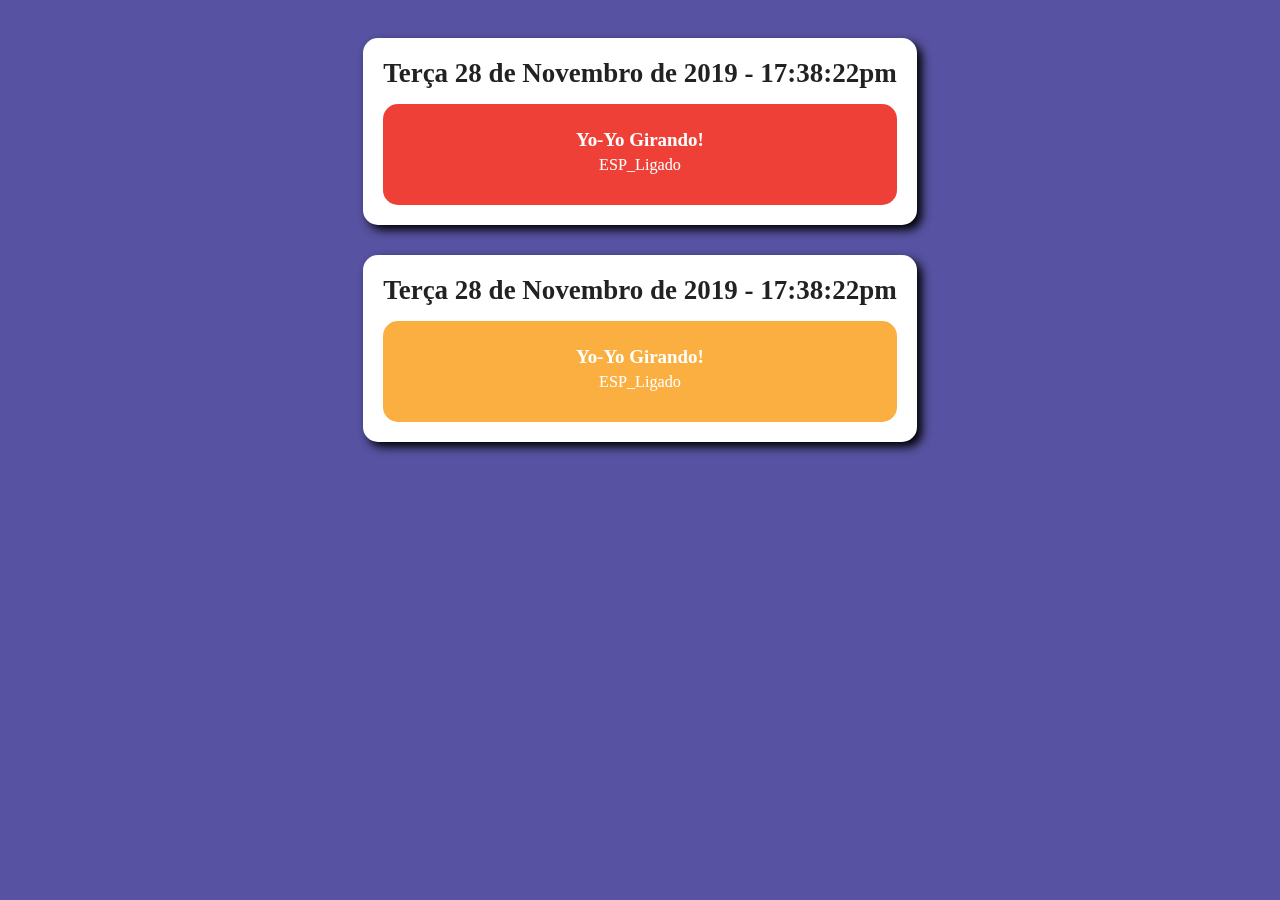
==== index.html @ 0c9daa1d "v2-gameManagerWIP" ====
<!DOCTYPE html>
<html lang="pt-br">

<head>
    <meta charset="UTF-8">
    <meta name="viewport" content="width=device-width, initial-scale=1.0">
    <meta http-equiv="X-UA-Compatible" content="ie=edge">
    <meta http-equiv="Content-Language" content="pt-br">
    <title>Smart YOYO - Stats</title>
    <link rel="stylesheet" type="text/css" href="./css/style.css">
    <link href="https://unpkg.com/aos@2.3.1/dist/aos.css" rel="stylesheet">
    <link rel="shortcut icon" href="./img/fav.png" />
    <script src="./js/jquery-3.4.1.min.js"></script>

</head>

<body id="corpo">

    <div class="wrapper" data-aos="fade-up">
        <h2>Terça 28 de Novembro de 2019 - 17:38:22pm</h2>
        <div class='container playerOne'>
            <h3 class='titulo'>Yo-Yo Girando!</h3>
            <p>ESP_Ligado</p>
        </div>
    </div>
    <div class="wrapper" data-aos="fade-up">
        <h2>Terça 28 de Novembro de 2019 - 17:38:22pm</h2>
        <div class='container playerTwo'>
            <h3 class='titulo'>Yo-Yo Girando!</h3>
            <p>ESP_Ligado</p>
        </div>
    </div>


    <script src="https://unpkg.com/aos@next/dist/aos.js"></script>

    <script>
        AOS.init();
    </script>

    <script src="./js/updateScroll.js"></script>
    <script src="./js/jsonFetcher.js"></script>

    <!-- <script src="https://www.gstatic.com/firebasejs/7.5.0/firebase-app.js"></script>
    <script src="https://www.gstatic.com/firebasejs/7.5.0/firebase-analytics.js"></script>
    <script>
        var firebaseConfig = {
            apiKey: "AIzaSyCkuvMqA-SpP4DTVyrUHxRwFOv93vQrgKc",
            authDomain: "syoyo-6a614.firebaseapp.com",
            databaseURL: "https://syoyo-6a614.firebaseio.com",
            projectId: "syoyo-6a614",
            storageBucket: "syoyo-6a614.appspot.com",
            messagingSenderId: "40935329510",
            appId: "1:40935329510:web:24c703646cd2997a477527",
            measurementId: "G-DL6J6TF8VL"
        };
        firebase.initializeApp(firebaseConfig);
        firebase.analytics();
    </script> -->
</body>
---- css/style.css ----
body{
    padding: 30px 30px;
    font-family: 'Open Sans';
    font-size: large;
    color: rgb(34, 34, 34);
    background: #5752a1;
    display: flex;
    flex-flow: column;
    align-items:center ;
    text-align: center;
    overflow: auto;
    scroll-behavior: smooth;
    transition: all .2s ease;
}

h2{
    margin: 0px;
    margin-bottom: 15px;
    white-space:nowrap;
    overflow: auto;
}
.wrapper {
    transition: all .2s ease;
    background: white;
    box-shadow: 5px 5px 10px black;
    border-radius: 15px;
    padding: 20px 20px;
    width: max-content;
    margin-bottom: 30px;
}

.container {
    transition: all .2s ease;
    /* border: 2px solid white; */
    background: #696969;
    /* box-shadow: 5px 5px 10px black; */
    border-radius: 15px;
    padding: 25px 45px;
    font-size: 90%;
    color: white;
}

.container p{
    margin: 0px;
    margin-bottom: 5px;
}

.container h3{
margin-top: 0;
margin-bottom: 5px;
}

.playerOne{
    background: #ee4036;
}
.playerTwo{
    background: #faaf40;
}

@media (max-width: 768px) {

.wrapper{
    width: 90%;
}
h2{
    overflow-wrap: break-word;
    white-space: normal;
    font-size: medium;
}
p, h3{
    font-size: medium;
}
}
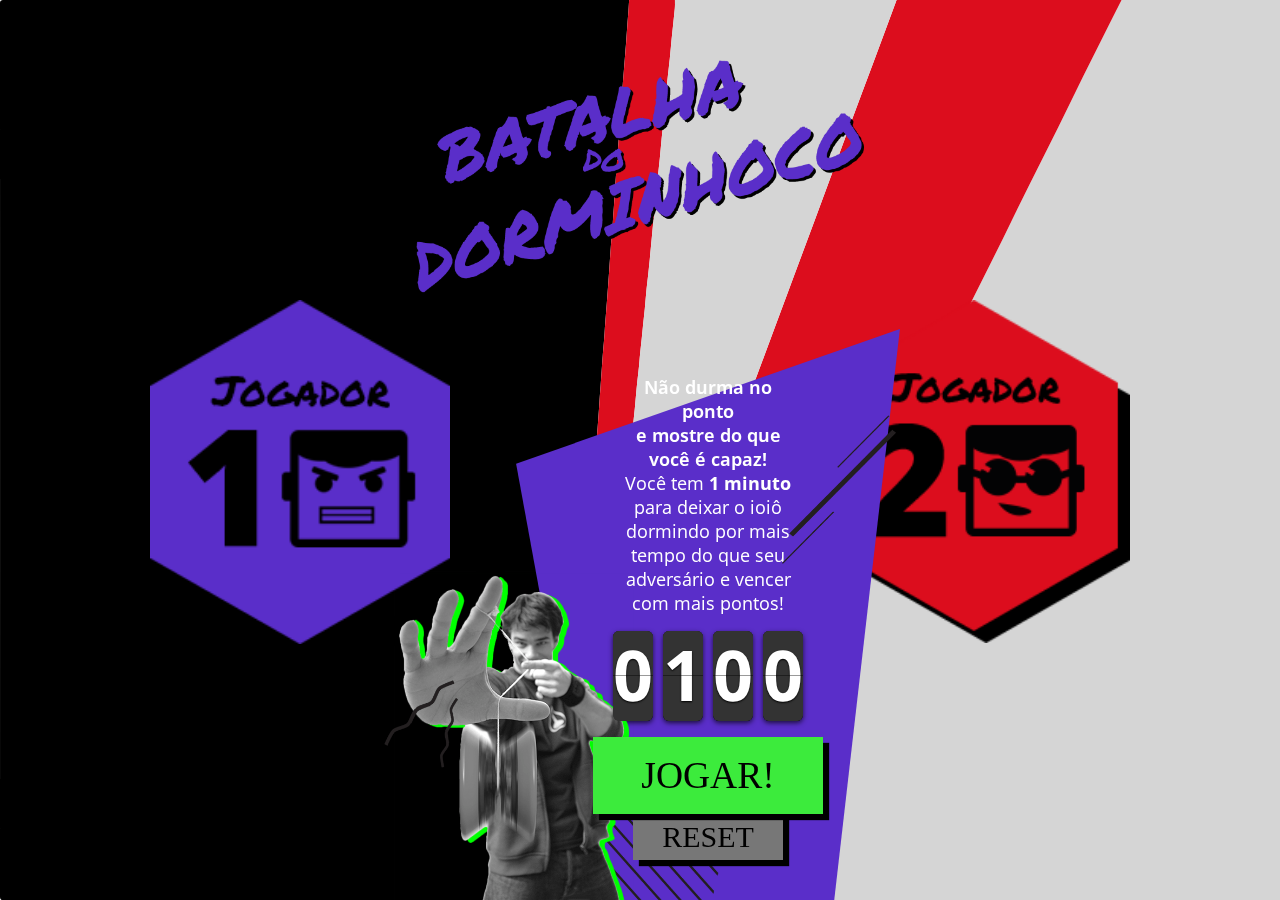
==== commit 4affaa7b: "V3" ====
--- a/index.html
+++ b/index.html
@@ -1,60 +1,125 @@
 <!DOCTYPE html>
-<html lang="pt-br">
+<html lang="en">
 
 <head>
     <meta charset="UTF-8">
     <meta name="viewport" content="width=device-width, initial-scale=1.0">
     <meta http-equiv="X-UA-Compatible" content="ie=edge">
     <meta http-equiv="Content-Language" content="pt-br">
-    <title>Smart YOYO - Stats</title>
-    <link rel="stylesheet" type="text/css" href="./css/style.css">
-    <link href="https://unpkg.com/aos@2.3.1/dist/aos.css" rel="stylesheet">
-    <link rel="shortcut icon" href="./img/fav.png" />
+    <title>Yoyo Competition</title>
+    <link rel="stylesheet" type="text/css" href="./css/v2.css">
+    <link rel="stylesheet" type="text/css" href="./css/flipclock.css">
+    <link rel="shortcut icon" href="./favicon.ico" type="image/x-icon">
+    <link rel="icon" href="./favicon.ico" type="image/x-icon">
+    <link href="https://fonts.googleapis.com/css?family=Open+Sans:400,800|Permanent+Marker&display=swap"
+        rel="stylesheet">
     <script src="./js/jquery-3.4.1.min.js"></script>
-
 </head>
 
-<body id="corpo">
+<body>
+    <img id="badge1" class="player-badge first-badge" src="./img/player1.png">
+    <img id="badge2" class="player-badge second-badge" src="./img/player2.png">
+    <section id="victoryHolder">
+        <section id="victory-screen-1" class="hidden">
+            <section class="star-box">
+            <img src="./img/win/red-star.png" alt="" class="big-star">
+            <img src="./img/win/red-star.png" alt="" class="star">
+            <img src="./img/win/red-star.png" alt="" class="star">
+            <img src="./img/win/venceu-texto-1.png" alt="" class="victory-text">
+            <img src="./img/win/retry.png" alt="" class="retry">
+        </section>
+            <img src="./img/win/fox.png" alt="" class="character">
+        </section>
+        <section id="victory-screen-2" class="hidden" >
+            <section class="star-box">
+            <img src="./img/win/red-star.png" alt="" class="big-star purple-stars">
+            <img src="./img/win/red-star.png" alt="" class="star purple-stars">
+            <img src="./img/win/red-star.png" alt="" class="star purple-stars">
+            <img src="./img/win/venceu-texto-2.png" alt="" class="victory-text">
+            <img src="./img/win/retry.png" alt="" class="retry">
+        </section>
+            <img src="./img/win/man.png" alt="" class="character">
+        </section>
 
-    <div class="wrapper" data-aos="fade-up">
-        <h2>Terça 28 de Novembro de 2019 - 17:38:22pm</h2>
-        <div class='container playerOne'>
-            <h3 class='titulo'>Yo-Yo Girando!</h3>
-            <p>ESP_Ligado</p>
-        </div>
-    </div>
-    <div class="wrapper" data-aos="fade-up">
-        <h2>Terça 28 de Novembro de 2019 - 17:38:22pm</h2>
-        <div class='container playerTwo'>
-            <h3 class='titulo'>Yo-Yo Girando!</h3>
-            <p>ESP_Ligado</p>
-        </div>
-    </div>
+    </section>
+    <main>
+        <section class="player1-section">
+            <section class="placar-total">
+                <h1>65</h1>
+            </section>
+            <section class="container-pontos">
+                <div class="jogada" data-aos="fade-up">
+                    <p>+15 pts</p><img class="palmas hidden" src="./img/palmas.png">
+                </div>
+                <div class="jogada purple-highlight">
+                    <p>+35 pts</p><img class="palmas visible" src="./img/palmas.png">
+                </div>
+                <div class="jogada">
+                    <p>+15 pts</p><img class="palmas hidden" src="./img/palmas.png">
+                </div>
+                <div class="jogada">
+                    <p>+10 pts</p><img class="palmas hidden" src="./img/palmas.png">
+                </div>
+            </section>
+        </section>
+        <section class="center-section">
+            <img id="yoyo-master-img" src="./img/player.png">
 
+            <section class="container-center">
+                <h3>Não durma no ponto<br>e mostre do que você é capaz!</h3>
+                <p>Você tem <b>1 minuto</b> para deixar o ioiô dormindo por mais tempo do que seu adversário e vencer com mais
+                    pontos!</p>
+                <!-- <h1>00:00</h1> -->
+                <div class="clock"></div>
+                <button id="play">JOGAR!</button>
+                <button id="reset">RESET</button>
+            </section>
+        </section>
+        <section class="player2-section">
+            <section class="placar-total">
+                <h1>120</h1>
+            </section>
+            <section class="container-pontos">
+                <div class="jogada">
+                    <p>+2 pts</p><img class="palmas hidden" src="./img/palmas.png">
+                </div>
+                <div class="jogada">
+                    <p>+3 pts</p><img class="palmas hidden" src="./img/palmas.png">
+                </div>
+                <div class="jogada purple-highlight">
+                    <p>+3 pts</p><img class="palmas visible" src="./img/palmas.png">
+                </div>
+                <div class="jogada">
+                    <p>+15 pts</p><img class="palmas hidden" src="./img/palmas.png">
+                </div>
+                <div class="jogada">
+                    <p>+5 pts</p><img class="palmas hidden" src="./img/palmas.png">
+                </div>
+                <div class="jogada purple-highlight">
+                    <p>+30 pts</p><img class="palmas visible" src="./img/palmas.png">
+                </div>
+                <div class="jogada">
+                    <p>+10 pts</p><img class="palmas hidden" src="./img/palmas.png">
+                </div>
+                <div class="jogada purple-highlight">
+                    <p>+45 pts</p><img class="palmas visible" src="./img/palmas.png">
+                </div>
+            </section>
+        </section>
+    </main>
 
+    <link href="https://unpkg.com/aos@2.3.1/dist/aos.css" rel="stylesheet">
     <script src="https://unpkg.com/aos@next/dist/aos.js"></script>
 
     <script>
         AOS.init();
     </script>
 
-    <script src="./js/updateScroll.js"></script>
-    <script src="./js/jsonFetcher.js"></script>
+    <script src="./js/v2/flipclock.js"></script>
+    <script src="./js/v2/gameManager.js"></script>
+    <script src="./js/v2/clock.js"></script>
+    <script src="./js/v2/moment.js"></script>
+    <script src="./js/v2/fetch.js"></script>
+</body>
 
-    <!-- <script src="https://www.gstatic.com/firebasejs/7.5.0/firebase-app.js"></script>
-    <script src="https://www.gstatic.com/firebasejs/7.5.0/firebase-analytics.js"></script>
-    <script>
-        var firebaseConfig = {
-            apiKey: "AIzaSyCkuvMqA-SpP4DTVyrUHxRwFOv93vQrgKc",
-            authDomain: "syoyo-6a614.firebaseapp.com",
-            databaseURL: "https://syoyo-6a614.firebaseio.com",
-            projectId: "syoyo-6a614",
-            storageBucket: "syoyo-6a614.appspot.com",
-            messagingSenderId: "40935329510",
-            appId: "1:40935329510:web:24c703646cd2997a477527",
-            measurementId: "G-DL6J6TF8VL"
-        };
-        firebase.initializeApp(firebaseConfig);
-        firebase.analytics();
-    </script> -->
-</body>+</html>--- a/css/v2.css
+++ b/css/v2.css
@@ -0,0 +1,398 @@
+html {
+    overflow: hidden;
+}
+
+body {
+    background: url("../img/background.svg") no-repeat;
+    background-size: cover;
+    padding: 0;
+    margin: 0;
+    font-family: 'Open Sans';
+}
+
+
+main {
+    display: flex;
+    flex-flow: row;
+    /* overflow: hidden; */
+}
+
+h1 {
+    margin: 0px 60px;
+    transition: all .2s ease;
+
+}
+
+.player1-section {
+    /* border: 2px solid blue; */
+    width: 25%;
+    height: 100vh;
+    display: flex;
+    flex-direction: column;
+    justify-content: flex-end;
+    color: white;
+}
+
+.player2-section {
+    /* border: 2px solid blue; */
+    width: 25%;
+    height: 100vh;
+    position: relative;
+    display: flex;
+    flex-direction: column;
+    justify-content: flex-end;
+    color: black;
+    text-align: right;
+}
+
+
+
+.player-badge {
+    display: block;
+    position: fixed;
+    width: 150px;
+    top: 60px;
+    transition: all .2s ease;
+    animation: bounce .5s infinite alternate;
+}
+
+
+@keyframes bounce {
+    from {
+        transform: translateY(0px);
+    }
+
+    to {
+        transform: translateY(-25px);
+    }
+}
+
+@-webkit-keyframes bounce {
+    from {
+        transform: translateY(0px);
+    }
+
+    to {
+        transform: translateY(-25px);
+    }
+}
+
+.first-badge {
+    left: 70px;
+}
+
+.second-badge {
+    right: 70px;
+}
+
+.placar-total {
+    font-size: 150px;
+    font-family: 'Open Sans';
+    font-weight: 800;
+    cursor: default;
+    transition: all .2s ease;
+
+}
+
+.container-pontos {
+    padding: 0px 70px 80px;
+    font-size: 35px;
+    font-family: 'Open Sans';
+    font-weight: bold;
+    height: 340px;
+    overflow-y: hidden;
+    display: flex;
+    flex-flow: column;
+    justify-content: flex-end;
+    /* border: 2px solid red; */
+    cursor: default;
+    transition: all .2s ease;
+
+}
+
+.container-pontos p {
+    margin: 20px 0px;
+}
+
+.jogada {
+    border-bottom: 1px solid white;
+    /* border: 1px solid blue; */
+    height: 25%;
+    width: 100%;
+    box-sizing: border-box;
+    display: flex;
+    align-items: center;
+    transition: all .2s ease;
+}
+
+.player2-section .jogada {
+    flex-flow: row-reverse;
+    margin-left: auto;
+    border-bottom: 1px solid #b5b5b5
+}
+
+.player1-section img {
+    margin-left: 20px;
+    width: 70px;
+
+}
+
+.player2-section img {
+    margin-right: 20px;
+    width: 70px;
+}
+
+.center-section {
+    background: url("../img/title.png") no-repeat top 60px center;
+    background-size: 70%;
+    /* border: 2px solid blue; */
+    width: 50%;
+    position: relative;
+    height: 100vh;
+    display: flex;
+    flex-direction: column;
+    justify-content: flex-end;
+    align-items: flex-end;
+    /* border: 2px solid red; */
+    text-align: center;
+    color: white;
+
+}
+
+.container-center {
+    background: url("../img/rect.svg") no-repeat bottom center;
+    background-size: contain;
+    display: flex;
+    flex-flow: column;
+    align-items: center;
+    justify-content: space-around;
+    /* border: 2px solid red; */
+    width: 60%;
+    margin-right: 60px;
+    height: 75%;
+    box-sizing: border-box;
+    padding: 150px 100px 40px;
+    font-size: 15px;
+}
+
+
+.container-center h1 {
+    font-family: 'Open Sans', sans-serif;
+    font-weight: 800;
+    font-size: 75px;
+    margin: 0px;
+    z-index: 2;
+}
+
+.container-center h3 {
+    font-family: 'Open Sans';
+    font-weight: 650;
+    margin: 0px;
+    z-index: 2;
+
+}
+
+.container-center p {
+    font-size: 18px;
+    margin: 0px;
+}
+
+#yoyo-master-img {
+    position: absolute;
+    bottom: 0;
+    left: 10%;
+    z-index: 1;
+    width: 80%;
+}
+
+#play {
+    width: 230px;
+    height: 100px;
+    z-index: 2;
+    background: #3ceb3c;
+    border: none;
+    text-decoration: none;
+    outline: none;
+    box-shadow: 6px 6px 1px black;
+    font-size: 2.5em;
+    font-family: 'Permanent Marker';
+    cursor: pointer;
+    transition: all .2s ease;
+    z-index: 3;
+}
+
+
+#play:hover {
+    background: #00ff0d;
+    transform: scale(1.25) rotate(-5deg);
+
+}
+
+#reset {
+    width: 150px;
+    height: 60px;
+    z-index: 2;
+    background: #777777;
+    border: none;
+    text-decoration: none;
+    outline: none;
+    box-shadow: 6px 6px 1px black;
+    font-size: 2.0em;
+    font-family: 'Permanent Marker';
+    cursor: pointer;
+    transition: all .2s ease;
+}
+
+#reset:hover {
+    background: #f00d0d;
+    transform: scale(1.1);
+}
+
+#victoryHolder > section {
+    background: rgba(0, 0, 0, 0.8);
+    position: absolute;
+    width: 100vw;
+    height: 100vh;
+    /* border: 4px solid red; */
+    z-index: 10;
+transition: all .2s ease;
+pointer-events:none;
+
+}
+
+.star-box{
+    position: absolute;
+    left: 50%;
+    transform: translate(-50%);
+    width: 80vw;
+    height: 100vh;
+    overflow: hidden;
+    /* border: 4px solid yellow; */
+
+}
+
+#victoryHolder img
+ {
+    position: absolute;
+    /* border: 2px solid white; */
+}
+
+.big-star {
+    top: -150px;
+    left: 30%;
+    height: 100%;
+    transform:translate(-30%) rotate(-20deg);
+    pointer-events: none;
+
+}
+
+.star {
+    right: 0;
+    pointer-events: none;
+
+}
+
+.purple-stars{
+    filter: hue-rotate(-96deg) brightness(150%) grayscale(50%);
+    
+}
+
+.star:nth-of-type(2){
+
+    bottom: -100px;
+    right: 10%;
+    transform: translate(-10%) rotate(10deg);
+    z-index: 2;
+}
+
+.victory-text{
+    top: 35%;
+    left: 50%;
+    z-index: 3;
+    width: 35%;
+    transform: translate(-50%,-35%);
+    pointer-events: none;
+
+}
+.character {
+    height: 70vh;
+    right: 0px;
+    bottom: 0px;
+    pointer-events: none;
+
+}
+
+.retry{
+    z-index: 13;
+    right: 30%;
+    bottom: 100px;
+    width: 200px;
+    transform: translate(-50%);
+    cursor:pointer;
+    transition: all .2s ease;
+    pointer-events:all ;
+
+}
+
+.retry:hover{
+    animation: pulse .5s infinite alternate;
+}
+
+
+@keyframes pulse {
+    from {
+        transform:translate(-50%, 0%) scale(1);
+    }
+
+    to {
+        transform:translate(-50%,-10%) scale(1.3);
+    }
+}
+
+@-webkit-keyframes pulse {
+    from {
+        transform:translate(-50%, 0%) scale(1);
+    }
+
+    to {
+        transform:translate(-50%,-10%) scale(1.3);
+    }
+}
+
+/* ========================================== Classes JAVASCRIPT ========================================== */
+
+/* Controle de visibilidade (das palmas) */
+
+.visible {
+    opacity: 100%;
+}
+
+.hidden {
+    opacity: 0%;
+    pointer-events: none !important;
+
+}
+
+.hidden>.star-box>.retry{
+    pointer-events: none !important;
+
+}
+
+
+/*  Classe de destaque em roxo */
+.purple-highlight {
+    color: #5a2ec9;
+}
+
+
+/* Button states */
+
+#play.disabled {
+    background: grey;
+    cursor: default;
+}
+
+#play.disabled:hover {
+    background: grey;
+    transform: scale(0.9);
+}--- a/css/flipclock.css
+++ b/css/flipclock.css
@@ -0,0 +1,416 @@
+/* Get the bourbon mixin from http://bourbon.io */
+/* Reset */
+.flip-clock-wrapper * {
+    -webkit-box-sizing: border-box;
+    -moz-box-sizing: border-box;
+    -ms-box-sizing: border-box;
+    -o-box-sizing: border-box;
+    box-sizing: border-box;
+    -webkit-backface-visibility: hidden;
+    -moz-backface-visibility: hidden;
+    -ms-backface-visibility: hidden;
+    -o-backface-visibility: hidden;
+    backface-visibility: hidden;
+}
+
+.flip-clock-wrapper a {
+  cursor: pointer;
+  text-decoration: none;
+  color: writer; }
+
+.flip-clock-wrapper a:hover {
+  color: #fff; }
+
+.flip-clock-wrapper ul {
+  list-style: none; }
+
+.flip-clock-wrapper.clearfix:before,
+.flip-clock-wrapper.clearfix:after {
+  content: " ";
+  display: table; }
+
+.flip-clock-wrapper.clearfix:after {
+  clear: both; }
+
+.flip-clock-wrapper.clearfix {
+  *zoom: 1; }
+
+/* Main */
+.flip-clock-wrapper {
+  font: normal 11px "Open Sans", Helvetica, sans-serif;
+  -webkit-user-select: none; }
+
+.flip-clock-meridium {
+  background: none !important;
+  box-shadow: 0 0 0 !important;
+  font-size: 36px !important; }
+
+.flip-clock-meridium a { color:white; }
+
+.flip-clock-wrapper {
+  text-align: center;
+  position: relative;
+  width: 100%;
+  margin: 1em;
+  display: flex;
+    justify-content: center;
+}
+
+.flip-clock-wrapper:before,
+.flip-clock-wrapper:after {
+    content: " "; /* 1 */
+    display: table; /* 2 */
+}
+.flip-clock-wrapper:after {
+    clear: both;
+}
+
+/* Skeleton */
+.flip-clock-wrapper ul {
+  position: relative;
+  float: left;
+  margin: 5px;
+  width: 60px;
+  height: 90px;
+  font-size: 80px;
+  font-weight: bold;
+  line-height: 87px;
+  border-radius: 6px;
+  background: #000;
+}
+
+.flip-clock-wrapper ul li {
+  z-index: 1;
+  position: absolute;
+  left: 0;
+  top: 0;
+  width: 100%;
+  height: 100%;
+  line-height: 87px;
+  text-decoration: none !important;
+}
+
+.flip-clock-wrapper ul li:first-child {
+  z-index: 2; }
+
+.flip-clock-wrapper ul li a {
+  display: block;
+  height: 100%;
+  -webkit-perspective: 200px;
+  -moz-perspective: 200px;
+  perspective: 200px;
+  margin: 0 !important;
+  overflow: visible !important;
+  cursor: default !important; }
+
+.flip-clock-wrapper ul li a div {
+  z-index: 1;
+  position: absolute;
+  left: 0;
+  width: 100%;
+  height: 50%;
+  font-size: 80px;
+  overflow: hidden; 
+  outline: 1px solid transparent; }
+
+.flip-clock-wrapper ul li a div .shadow {
+  position: absolute;
+  width: 100%;
+  height: 100%;
+  z-index: 2; }
+
+.flip-clock-wrapper ul li a div.up {
+  -webkit-transform-origin: 50% 100%;
+  -moz-transform-origin: 50% 100%;
+  -ms-transform-origin: 50% 100%;
+  -o-transform-origin: 50% 100%;
+  transform-origin: 50% 100%;
+  top: 0; }
+
+.flip-clock-wrapper ul li a div.up:after {
+  content: "";
+  position: absolute;
+  top: 44px;
+  left: 0;
+  z-index: 5;
+  width: 100%;
+  height: 3px;
+  background-color: #000;
+  background-color: rgba(0, 0, 0, 0.4); }
+
+.flip-clock-wrapper ul li a div.down {
+  -webkit-transform-origin: 50% 0;
+  -moz-transform-origin: 50% 0;
+  -ms-transform-origin: 50% 0;
+  -o-transform-origin: 50% 0;
+  transform-origin: 50% 0;
+  bottom: 0;
+  border-bottom-left-radius: 6px;
+  border-bottom-right-radius: 6px;
+}
+
+.flip-clock-wrapper ul li a div div.inn {
+  position: absolute;
+  left: 0;
+  z-index: 1;
+  width: 100%;
+  height: 200%;
+  color: white;
+  text-shadow: 0 1px 2px #000;
+  text-align: center;
+  background-color: #333;
+  border-radius: 6px;
+  font-size: 70px; }
+
+.flip-clock-wrapper ul li a div.up div.inn {
+  top: 0; }
+
+.flip-clock-wrapper ul li a div.down div.inn {
+  bottom: 0; }
+
+/* PLAY */
+.flip-clock-wrapper ul.play li.flip-clock-before {
+  z-index: 3; }
+
+.flip-clock-wrapper .flip {   box-shadow: 0 2px 5px rgba(0, 0, 0, 0.7); }
+
+.flip-clock-wrapper ul.play li.flip-clock-active {
+  -webkit-animation: asd 0.01s 0.49s linear both;
+  -moz-animation: asd 0.01s 0.49s linear both;
+  animation: asd 0.01s 0.49s linear both;
+  z-index: 5; }
+
+.flip-clock-divider {
+  float: left;
+  display: inline-block;
+  position: relative;
+  width: 20px;
+  height: 100px; }
+
+.flip-clock-divider:first-child {
+  width: 0; }
+
+.flip-clock-dot {
+  display: block;
+  background: white;
+  width: 10px;
+  height: 10px;
+  position: absolute;
+  border-radius: 50%;
+  left: 5px; }
+
+.flip-clock-divider .flip-clock-label {
+  display: none }
+
+.flip-clock-divider.minutes .flip-clock-label {
+  right: -88px; }
+
+.flip-clock-divider.seconds .flip-clock-label {
+  right: -91px; }
+
+.flip-clock-dot.top {
+  top: 30px; }
+
+.flip-clock-dot.bottom {
+  bottom: 30px; }
+
+@-webkit-keyframes asd {
+  0% {
+    z-index: 2; }
+
+  100% {
+    z-index: 4; } }
+
+@-moz-keyframes asd {
+  0% {
+    z-index: 2; }
+
+  100% {
+    z-index: 4; } }
+
+@-o-keyframes asd {
+  0% {
+    z-index: 2; }
+
+  100% {
+    z-index: 4; } }
+
+@keyframes asd {
+  0% {
+    z-index: 2; }
+
+  100% {
+    z-index: 4; } }
+
+.flip-clock-wrapper ul.play li.flip-clock-active .down {
+  z-index: 2;
+  -webkit-animation: turn 0.5s 0.5s linear both;
+  -moz-animation: turn 0.5s 0.5s linear both;
+  animation: turn 0.5s 0.5s linear both; }
+
+@-webkit-keyframes turn {
+  0% {
+    -webkit-transform: rotateX(90deg); }
+
+  100% {
+    -webkit-transform: rotateX(0deg); } }
+
+@-moz-keyframes turn {
+  0% {
+    -moz-transform: rotateX(90deg); }
+
+  100% {
+    -moz-transform: rotateX(0deg); } }
+
+@-o-keyframes turn {
+  0% {
+    -o-transform: rotateX(90deg); }
+
+  100% {
+    -o-transform: rotateX(0deg); } }
+
+@keyframes turn {
+  0% {
+    transform: rotateX(90deg); }
+
+  100% {
+    transform: rotateX(0deg); } }
+
+.flip-clock-wrapper ul.play li.flip-clock-before .up {
+  z-index: 2;
+  -webkit-animation: turn2 0.5s linear both;
+  -moz-animation: turn2 0.5s linear both;
+  animation: turn2 0.5s linear both; }
+
+@-webkit-keyframes turn2 {
+  0% {
+    -webkit-transform: rotateX(0deg); }
+
+  100% {
+    -webkit-transform: rotateX(-90deg); } }
+
+@-moz-keyframes turn2 {
+  0% {
+    -moz-transform: rotateX(0deg); }
+
+  100% {
+    -moz-transform: rotateX(-90deg); } }
+
+@-o-keyframes turn2 {
+  0% {
+    -o-transform: rotateX(0deg); }
+
+  100% {
+    -o-transform: rotateX(-90deg); } }
+
+@keyframes turn2 {
+  0% {
+    transform: rotateX(0deg); }
+
+  100% {
+    transform: rotateX(-90deg); } }
+
+.flip-clock-wrapper ul li.flip-clock-active {
+  z-index: 3; }
+
+/* SHADOW */
+.flip-clock-wrapper ul.play li.flip-clock-before .up .shadow {
+  background: -moz-linear-gradient(top, rgba(0, 0, 0, 0.1) 0%, black 100%);
+  background: -webkit-gradient(linear, left top, left bottom, color-stop(0%, rgba(0, 0, 0, 0.1)), color-stop(100%, black));
+  background: linear, top, rgba(0, 0, 0, 0.1) 0%, black 100%;
+  background: -o-linear-gradient(top, rgba(0, 0, 0, 0.1) 0%, black 100%);
+  background: -ms-linear-gradient(top, rgba(0, 0, 0, 0.1) 0%, black 100%);
+  background: linear, to bottom, rgba(0, 0, 0, 0.1) 0%, black 100%;
+  -webkit-animation: show 0.5s linear both;
+  -moz-animation: show 0.5s linear both;
+  animation: show 0.5s linear both; }
+
+.flip-clock-wrapper ul.play li.flip-clock-active .up .shadow {
+  background: -moz-linear-gradient(top, rgba(0, 0, 0, 0.1) 0%, black 100%);
+  background: -webkit-gradient(linear, left top, left bottom, color-stop(0%, rgba(0, 0, 0, 0.1)), color-stop(100%, black));
+  background: linear, top, rgba(0, 0, 0, 0.1) 0%, black 100%;
+  background: -o-linear-gradient(top, rgba(0, 0, 0, 0.1) 0%, black 100%);
+  background: -ms-linear-gradient(top, rgba(0, 0, 0, 0.1) 0%, black 100%);
+  background: linear, to bottom, rgba(0, 0, 0, 0.1) 0%, black 100%;
+  -webkit-animation: hide 0.5s 0.3s linear both;
+  -moz-animation: hide 0.5s 0.3s linear both;
+  animation: hide 0.5s 0.3s linear both; }
+
+/*DOWN*/
+.flip-clock-wrapper ul.play li.flip-clock-before .down .shadow {
+  background: -moz-linear-gradient(top, black 0%, rgba(0, 0, 0, 0.1) 100%);
+  background: -webkit-gradient(linear, left top, left bottom, color-stop(0%, black), color-stop(100%, rgba(0, 0, 0, 0.1)));
+  background: linear, top, black 0%, rgba(0, 0, 0, 0.1) 100%;
+  background: -o-linear-gradient(top, black 0%, rgba(0, 0, 0, 0.1) 100%);
+  background: -ms-linear-gradient(top, black 0%, rgba(0, 0, 0, 0.1) 100%);
+  background: linear, to bottom, black 0%, rgba(0, 0, 0, 0.1) 100%;
+  -webkit-animation: show 0.5s linear both;
+  -moz-animation: show 0.5s linear both;
+  animation: show 0.5s linear both; }
+
+.flip-clock-wrapper ul.play li.flip-clock-active .down .shadow {
+  background: -moz-linear-gradient(top, black 0%, rgba(0, 0, 0, 0.1) 100%);
+  background: -webkit-gradient(linear, left top, left bottom, color-stop(0%, black), color-stop(100%, rgba(0, 0, 0, 0.1)));
+  background: linear, top, black 0%, rgba(0, 0, 0, 0.1) 100%;
+  background: -o-linear-gradient(top, black 0%, rgba(0, 0, 0, 0.1) 100%);
+  background: -ms-linear-gradient(top, black 0%, rgba(0, 0, 0, 0.1) 100%);
+  background: linear, to bottom, black 0%, rgba(0, 0, 0, 0.1) 100%;
+  -webkit-animation: hide 0.5s 0.3s linear both;
+  -moz-animation: hide 0.5s 0.3s linear both;
+  animation: hide 0.5s 0.2s linear both; }
+
+@-webkit-keyframes show {
+  0% {
+    opacity: 0; }
+
+  100% {
+    opacity: 1; } }
+
+@-moz-keyframes show {
+  0% {
+    opacity: 0; }
+
+  100% {
+    opacity: 1; } }
+
+@-o-keyframes show {
+  0% {
+    opacity: 0; }
+
+  100% {
+    opacity: 1; } }
+
+@keyframes show {
+  0% {
+    opacity: 0; }
+
+  100% {
+    opacity: 1; } }
+
+@-webkit-keyframes hide {
+  0% {
+    opacity: 1; }
+
+  100% {
+    opacity: 0; } }
+
+@-moz-keyframes hide {
+  0% {
+    opacity: 1; }
+
+  100% {
+    opacity: 0; } }
+
+@-o-keyframes hide {
+  0% {
+    opacity: 1; }
+
+  100% {
+    opacity: 0; } }
+
+@keyframes hide {
+  0% {
+    opacity: 1; }
+
+  100% {
+    opacity: 0; } }
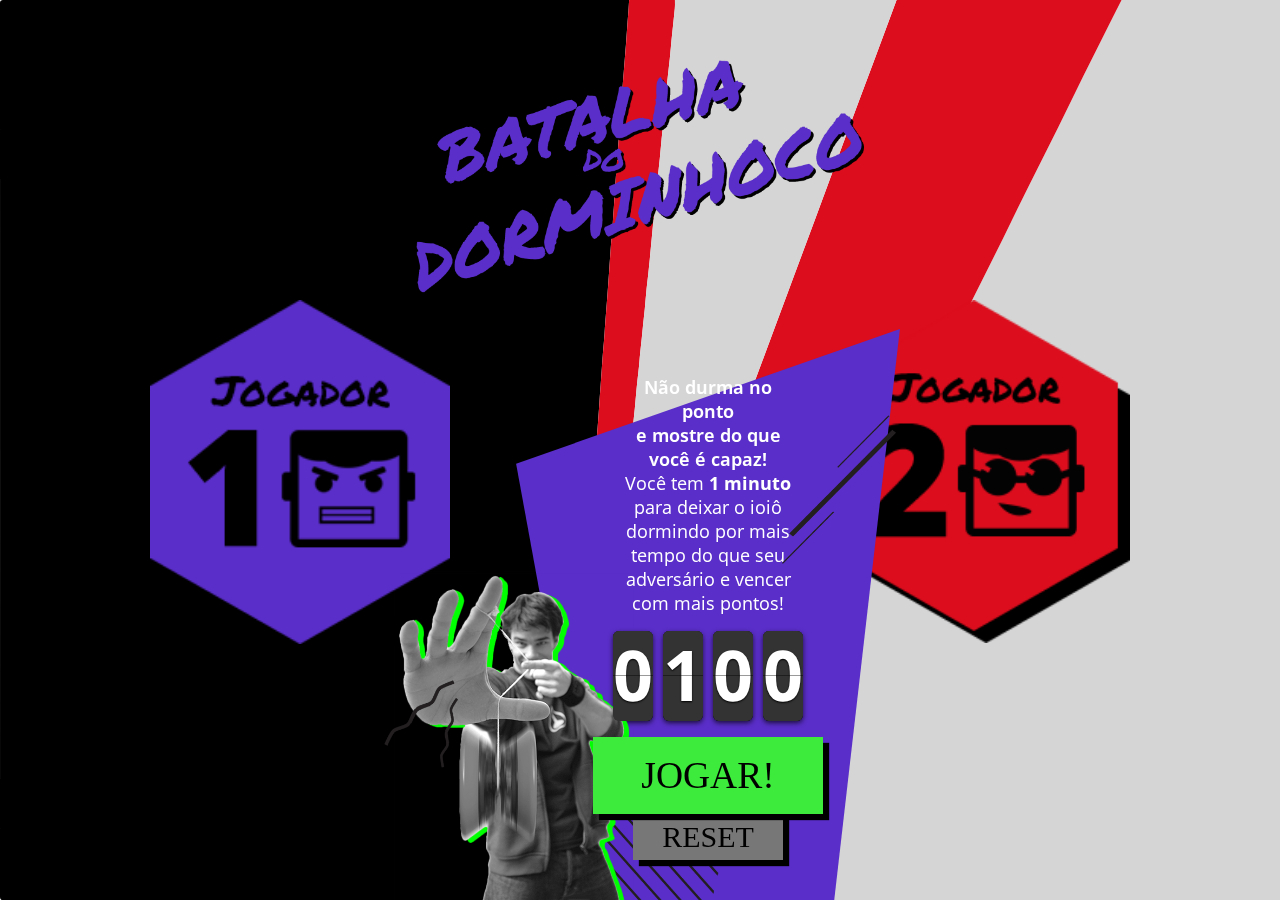
==== commit 02a85d27: "V4" ====
--- a/index.html
+++ b/index.html
@@ -13,7 +13,8 @@
     <link rel="icon" href="./favicon.ico" type="image/x-icon">
     <link href="https://fonts.googleapis.com/css?family=Open+Sans:400,800|Permanent+Marker&display=swap"
         rel="stylesheet">
-    <script src="./js/jquery-3.4.1.min.js"></script>
+    <script src="./libs/jquery-3.4.1.min.js"></script>
+    <script src="./libs/anime.min.js"></script>
 </head>
 
 <body>
@@ -22,9 +23,9 @@
     <section id="victoryHolder">
         <section id="victory-screen-1" class="hidden">
             <section class="star-box">
-            <img src="./img/win/red-star.png" alt="" class="big-star">
-            <img src="./img/win/red-star.png" alt="" class="star">
-            <img src="./img/win/red-star.png" alt="" class="star">
+            <img src="./img/win/red-star.png" alt="" class="big-star purple-stars">
+            <img src="./img/win/red-star.png" alt="" class="star purple-stars">
+            <img src="./img/win/red-star.png" alt="" class="star purple-stars">
             <img src="./img/win/venceu-texto-1.png" alt="" class="victory-text">
             <img src="./img/win/retry.png" alt="" class="retry">
         </section>
@@ -32,13 +33,23 @@
         </section>
         <section id="victory-screen-2" class="hidden" >
             <section class="star-box">
-            <img src="./img/win/red-star.png" alt="" class="big-star purple-stars">
-            <img src="./img/win/red-star.png" alt="" class="star purple-stars">
-            <img src="./img/win/red-star.png" alt="" class="star purple-stars">
+            <img src="./img/win/red-star.png" alt="" class="big-star">
+            <img src="./img/win/red-star.png" alt="" class="star">
+            <img src="./img/win/red-star.png" alt="" class="star">
             <img src="./img/win/venceu-texto-2.png" alt="" class="victory-text">
             <img src="./img/win/retry.png" alt="" class="retry">
         </section>
             <img src="./img/win/man.png" alt="" class="character">
+        </section>
+        <section id="tie-screen" class="hidden" >
+            <section class="star-box">
+            <img src="./img/win/red-star.png" alt="" class="big-star">
+            <img src="./img/win/red-star.png" alt="" class="star">
+            <img src="./img/win/red-star.png" alt="" class="star">
+            <img src="./img/win/empate-texto.png" alt="" class="victory-text">
+            <img src="./img/win/retry.png" alt="" class="retry">
+        </section>
+            <img src="./img/win/birb.png" alt="" class="character">
         </section>
 
     </section>
@@ -69,7 +80,6 @@
                 <h3>Não durma no ponto<br>e mostre do que você é capaz!</h3>
                 <p>Você tem <b>1 minuto</b> para deixar o ioiô dormindo por mais tempo do que seu adversário e vencer com mais
                     pontos!</p>
-                <!-- <h1>00:00</h1> -->
                 <div class="clock"></div>
                 <button id="play">JOGAR!</button>
                 <button id="reset">RESET</button>
@@ -115,11 +125,12 @@
         AOS.init();
     </script>
 
-    <script src="./js/v2/flipclock.js"></script>
+    <script src="./libs/flipclock.js"></script>
+    <script src="./libs/moment.js"></script>
     <script src="./js/v2/gameManager.js"></script>
     <script src="./js/v2/clock.js"></script>
-    <script src="./js/v2/moment.js"></script>
     <script src="./js/v2/fetch.js"></script>
+    <script src="./js/v2/animation.js"></script>
 </body>
 
 </html>--- a/css/v2.css
+++ b/css/v2.css
@@ -248,19 +248,19 @@
     transform: scale(1.1);
 }
 
-#victoryHolder > section {
+#victoryHolder>section {
     background: rgba(0, 0, 0, 0.8);
     position: absolute;
     width: 100vw;
     height: 100vh;
     /* border: 4px solid red; */
     z-index: 10;
-transition: all .2s ease;
-pointer-events:none;
-
-}
-
-.star-box{
+    transition: all .2s ease;
+    pointer-events: none;
+
+}
+
+.star-box {
     position: absolute;
     left: 50%;
     transform: translate(-50%);
@@ -271,8 +271,7 @@
 
 }
 
-#victoryHolder img
- {
+#victoryHolder img {
     position: absolute;
     /* border: 2px solid white; */
 }
@@ -281,7 +280,7 @@
     top: -150px;
     left: 30%;
     height: 100%;
-    transform:translate(-30%) rotate(-20deg);
+    transform: translate(-30%) rotate(-20deg);
     pointer-events: none;
 
 }
@@ -292,12 +291,12 @@
 
 }
 
-.purple-stars{
+.purple-stars {
     filter: hue-rotate(-96deg) brightness(150%) grayscale(50%);
-    
-}
-
-.star:nth-of-type(2){
+
+}
+
+.star:nth-of-type(2) {
 
     bottom: -100px;
     right: 10%;
@@ -305,59 +304,57 @@
     z-index: 2;
 }
 
-.victory-text{
+#victory-screen-1>.star-box>.victory-text {
+    filter: hue-rotate(174deg) brightness(5);
+}
+
+#tie-screen > img.character{
+    width: 42%;
+    height: unset;
+    right: unset;
+
+}
+
+#tie-screen > .star-box > .star, #tie-screen > .star-box > .big-star{
+    filter:hue-rotate(170deg) saturate(3.0)!important;
+}
+
+.victory-text {
     top: 35%;
     left: 50%;
     z-index: 3;
     width: 35%;
-    transform: translate(-50%,-35%);
-    pointer-events: none;
-
-}
+    transform: translate(-50%, -35%);
+    pointer-events: none;
+
+}
+
 .character {
     height: 70vh;
     right: 0px;
     bottom: 0px;
     pointer-events: none;
-
-}
-
-.retry{
+transform-origin: 50% 0;
+}
+
+.retry {
     z-index: 13;
     right: 30%;
     bottom: 100px;
     width: 200px;
-    transform: translate(-50%);
-    cursor:pointer;
-    transition: all .2s ease;
-    pointer-events:all ;
-
-}
-
-.retry:hover{
-    animation: pulse .5s infinite alternate;
-}
-
-
-@keyframes pulse {
-    from {
-        transform:translate(-50%, 0%) scale(1);
-    }
-
-    to {
-        transform:translate(-50%,-10%) scale(1.3);
-    }
-}
-
-@-webkit-keyframes pulse {
-    from {
-        transform:translate(-50%, 0%) scale(1);
-    }
-
-    to {
-        transform:translate(-50%,-10%) scale(1.3);
-    }
-}
+    transform: translate(-50%, 0%) scale(1);
+    cursor: pointer;
+    transition: all .2s ease;
+    pointer-events: all;
+    transform: translate(-50%, 0%) scale(1);
+
+}
+
+.retry:hover {
+    bottom: 100px;
+        transform: translate(-50%, -10%) scale(1.3);
+}
+
 
 /* ========================================== Classes JAVASCRIPT ========================================== */
 
@@ -373,7 +370,7 @@
 
 }
 
-.hidden>.star-box>.retry{
+.hidden>.star-box>.retry {
     pointer-events: none !important;
 
 }
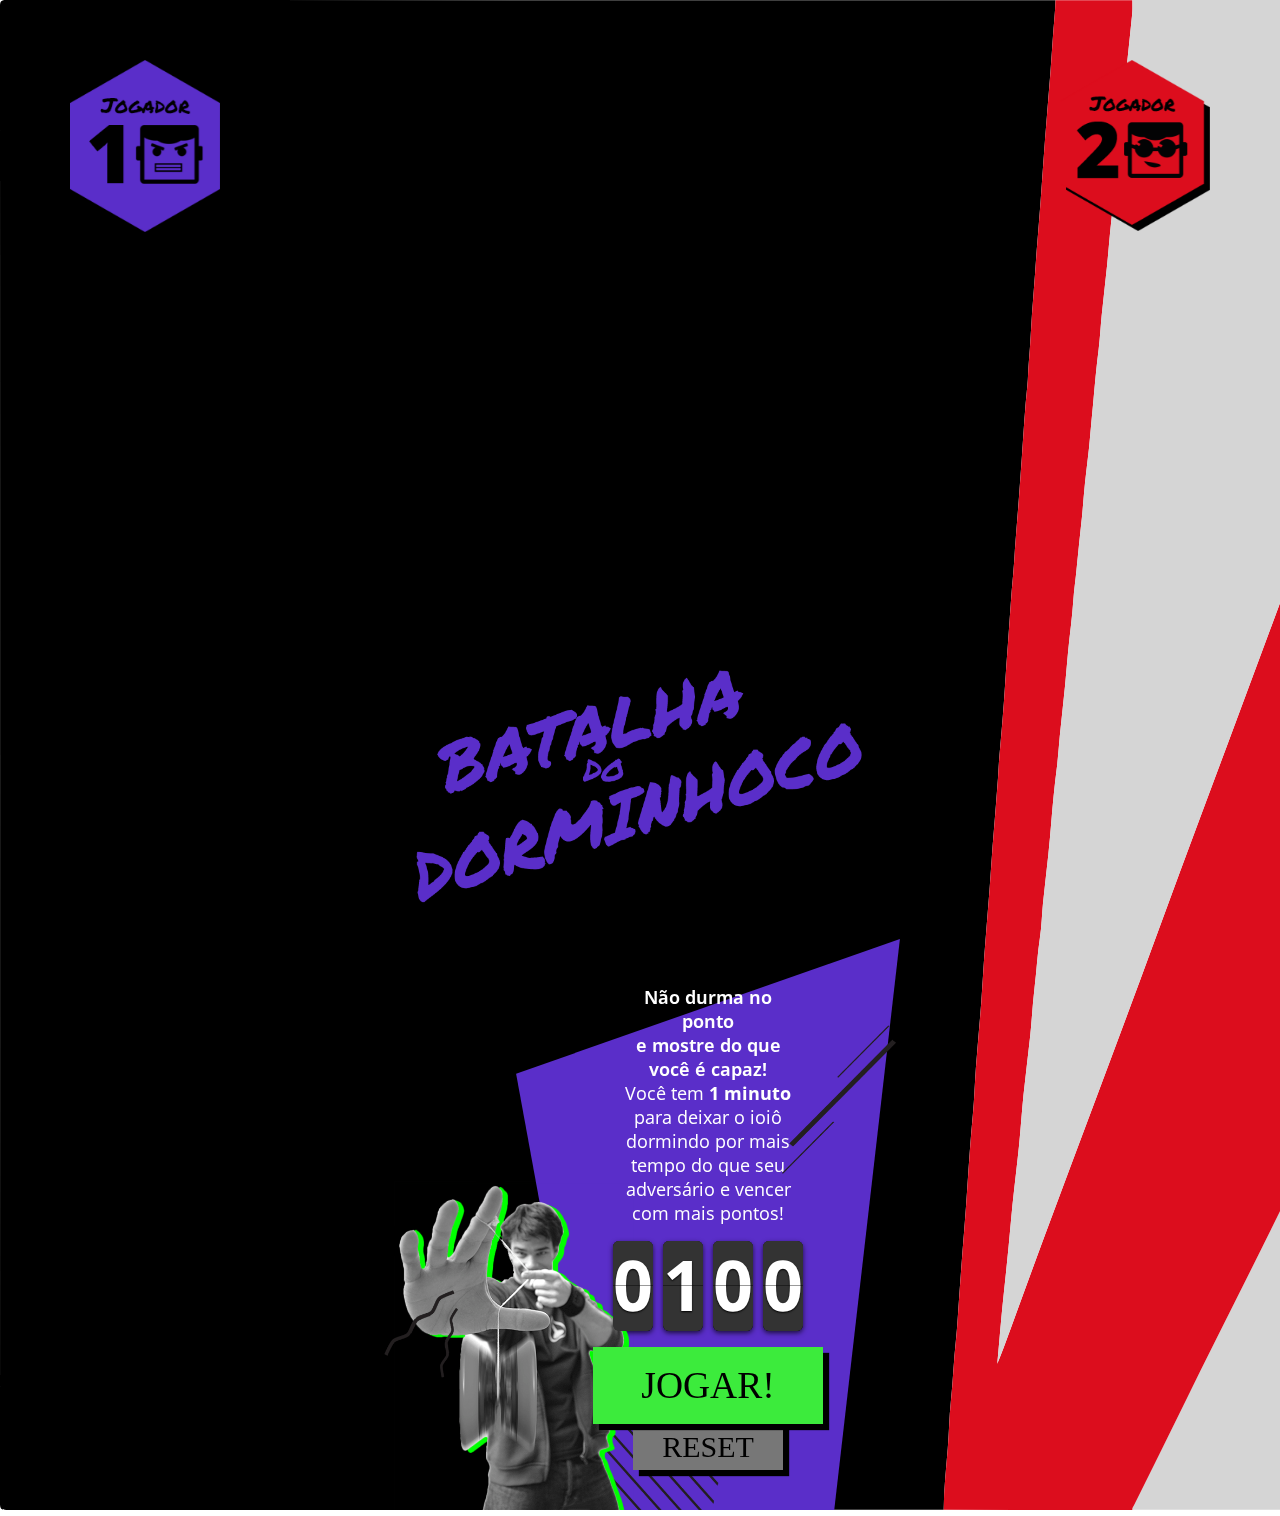
==== commit c17a2a4b: "metatag removed" ====
--- a/index.html
+++ b/index.html
@@ -4,8 +4,6 @@
 <head>
     <meta charset="UTF-8">
     <meta name="viewport" content="width=device-width, initial-scale=1.0">
-    <meta http-equiv="X-UA-Compatible" content="ie=edge">
-    <meta http-equiv="Content-Language" content="pt-br">
     <title>Yoyo Competition</title>
     <link rel="stylesheet" type="text/css" href="./css/v2.css">
     <link rel="stylesheet" type="text/css" href="./css/flipclock.css">
@@ -18,8 +16,20 @@
 </head>
 
 <body>
-    <img id="badge1" class="player-badge first-badge" src="./img/player1.png">
-    <img id="badge2" class="player-badge second-badge" src="./img/player2.png">
+    <div class="img-helper1">
+        <img id="badge1" class="player-badge first-badge" src="./img/player1.png">
+        <div class="fire-holder hidden">
+            <img class="fire" src="./img/fire.gif">
+            <img class="fire" src="./img/fire.gif">
+        </div>
+    </div>
+    <div class="img-helper2">
+        <img id="badge2" class="player-badge second-badge" src="./img/player2.png">
+        <div class="fire-holder hidden">
+            <img class="fire" src="./img/fire.gif">
+            <img class="fire" src="./img/fire.gif">
+        </div>
+    </div>
     <section id="victoryHolder">
         <section id="victory-screen-1" class="hidden">
             <section class="star-box">
